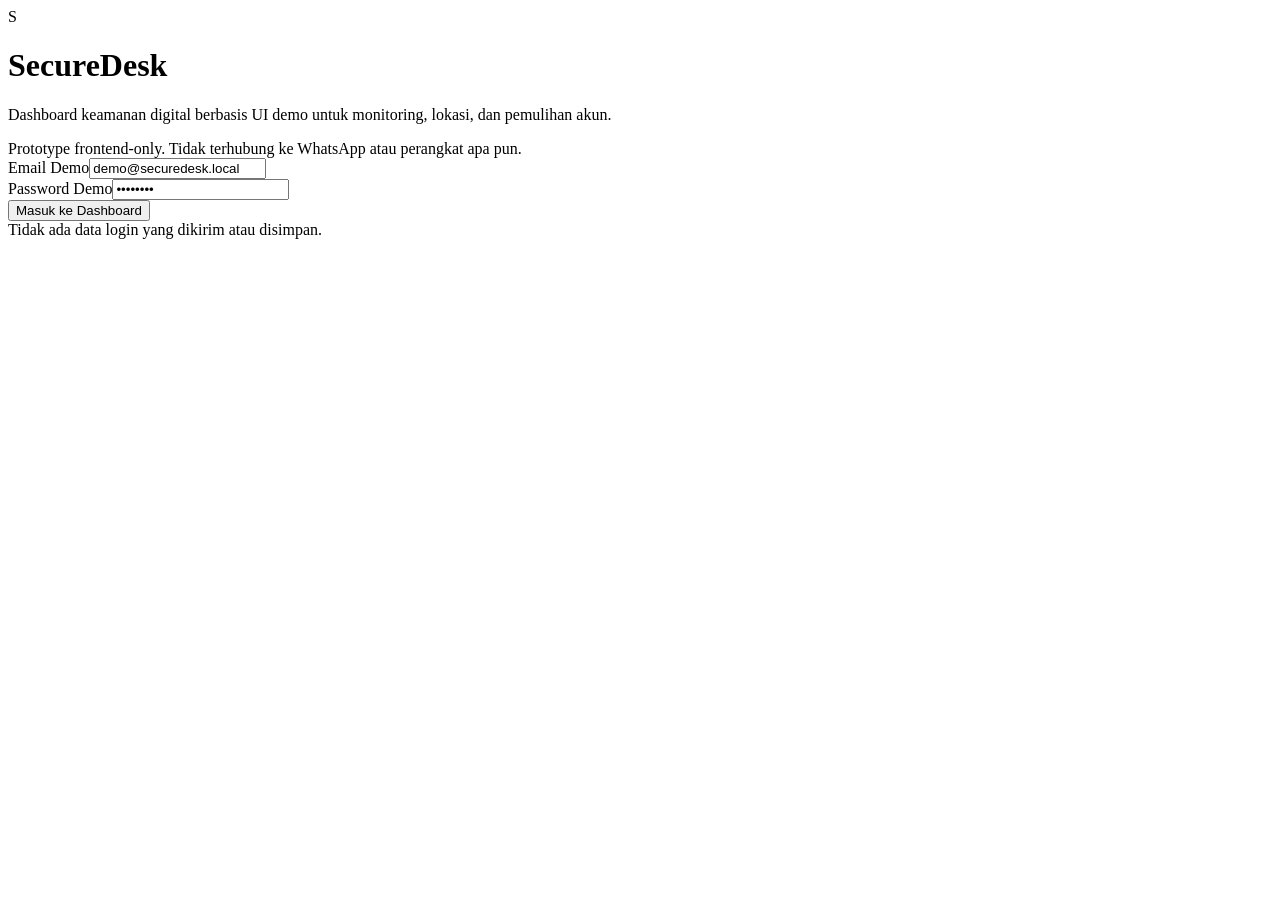
==== index.html @ 561b16c9 "Add files via upload" ====
<!doctype html>
<html lang="id">
<head>
<meta charset="utf-8">
<meta name="viewport" content="width=device-width,initial-scale=1">
<title>SecureDesk — UI Demo</title>
<link rel="icon" href="assets/logo.svg">
<link rel="stylesheet" href="css/style.css">
</head>
<body class="login-page">
  <form class="login-box" onsubmit="demoLogin(event)">
    <div class="logo">S</div>
    <h1>SecureDesk</h1>
    <p>Dashboard keamanan digital berbasis UI demo untuk monitoring, lokasi, dan pemulihan akun.</p>
    <div class="demo-banner">Prototype frontend-only. Tidak terhubung ke WhatsApp atau perangkat apa pun.</div>
    <div class="field"><label>Email Demo</label><input required type="email" value="demo@securedesk.local"></div>
    <div class="field"><label>Password Demo</label><input required type="password" value="12345678"></div>
    <button id="loginBtn" class="btn" type="submit">Masuk ke Dashboard</button>
    <div class="footer-note">Tidak ada data login yang dikirim atau disimpan.</div>
  </form>
<script src="js/app.js"></script>
</body>
</html>
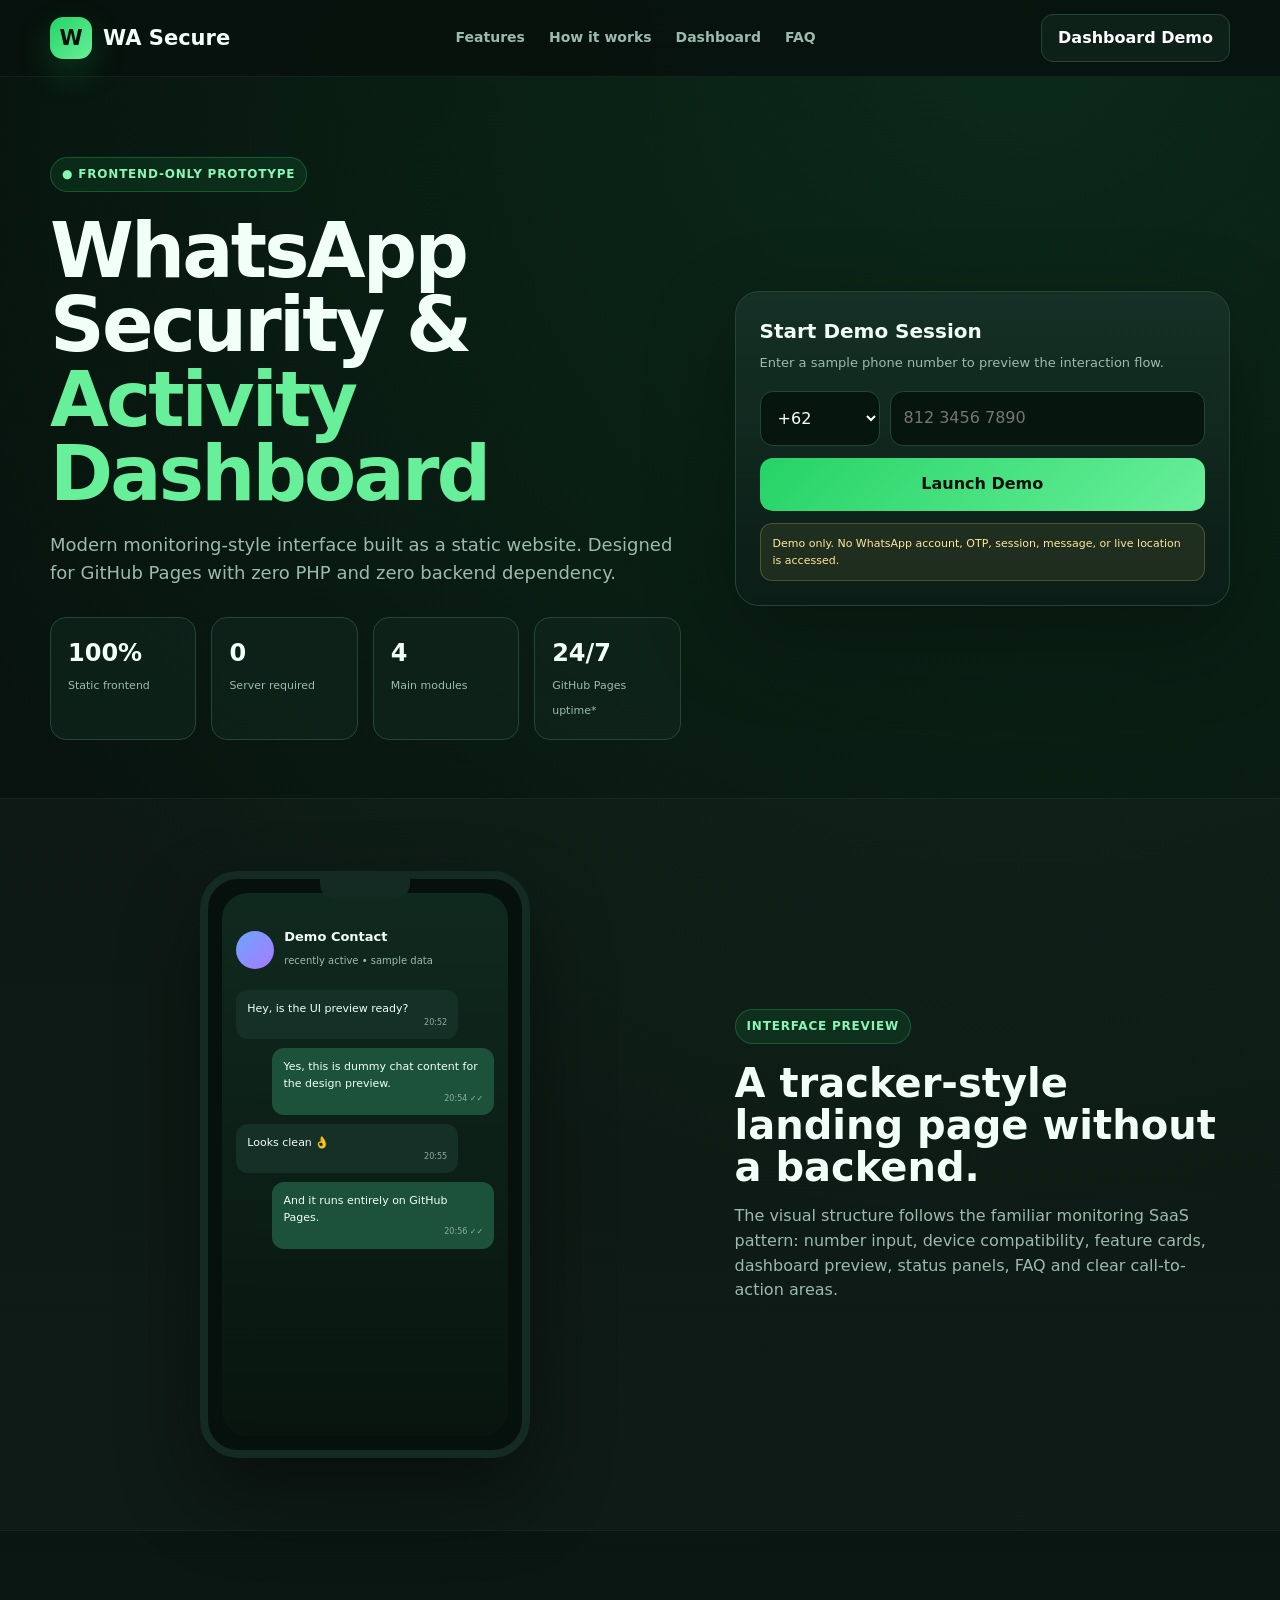
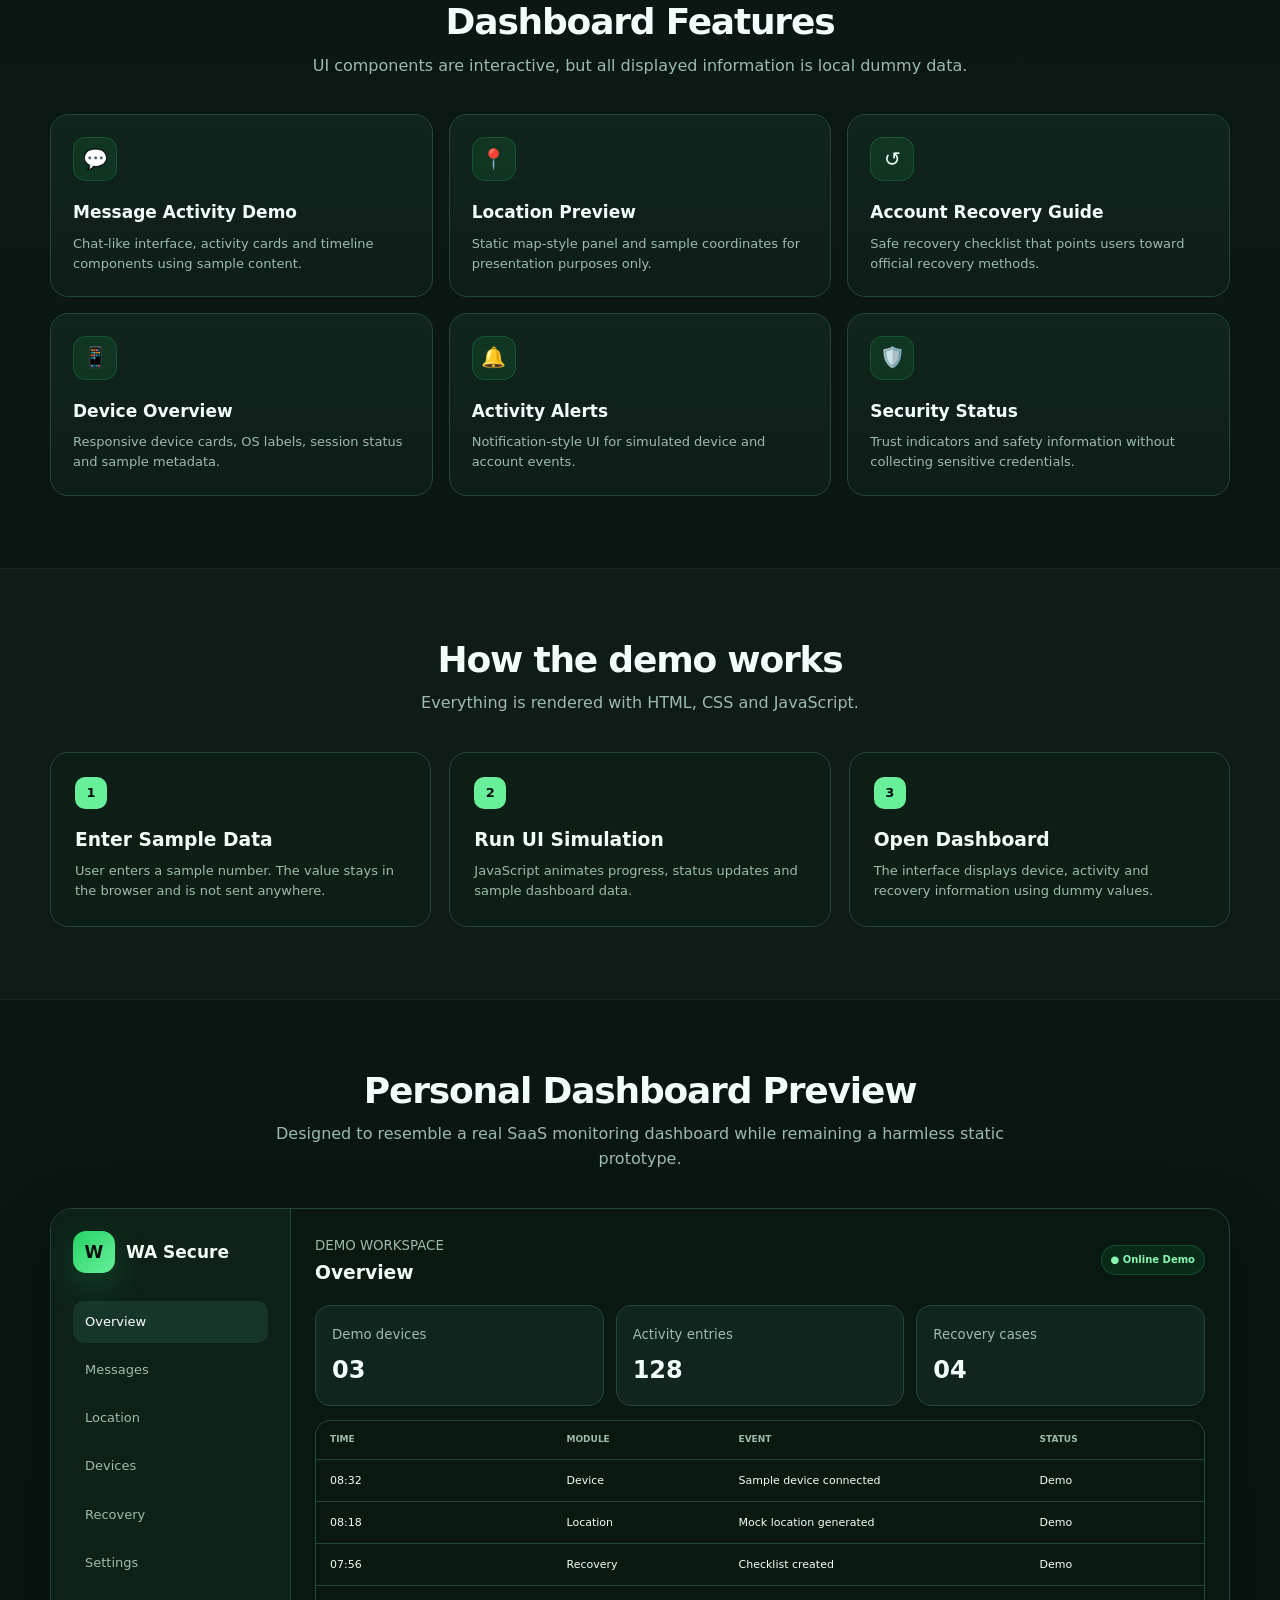
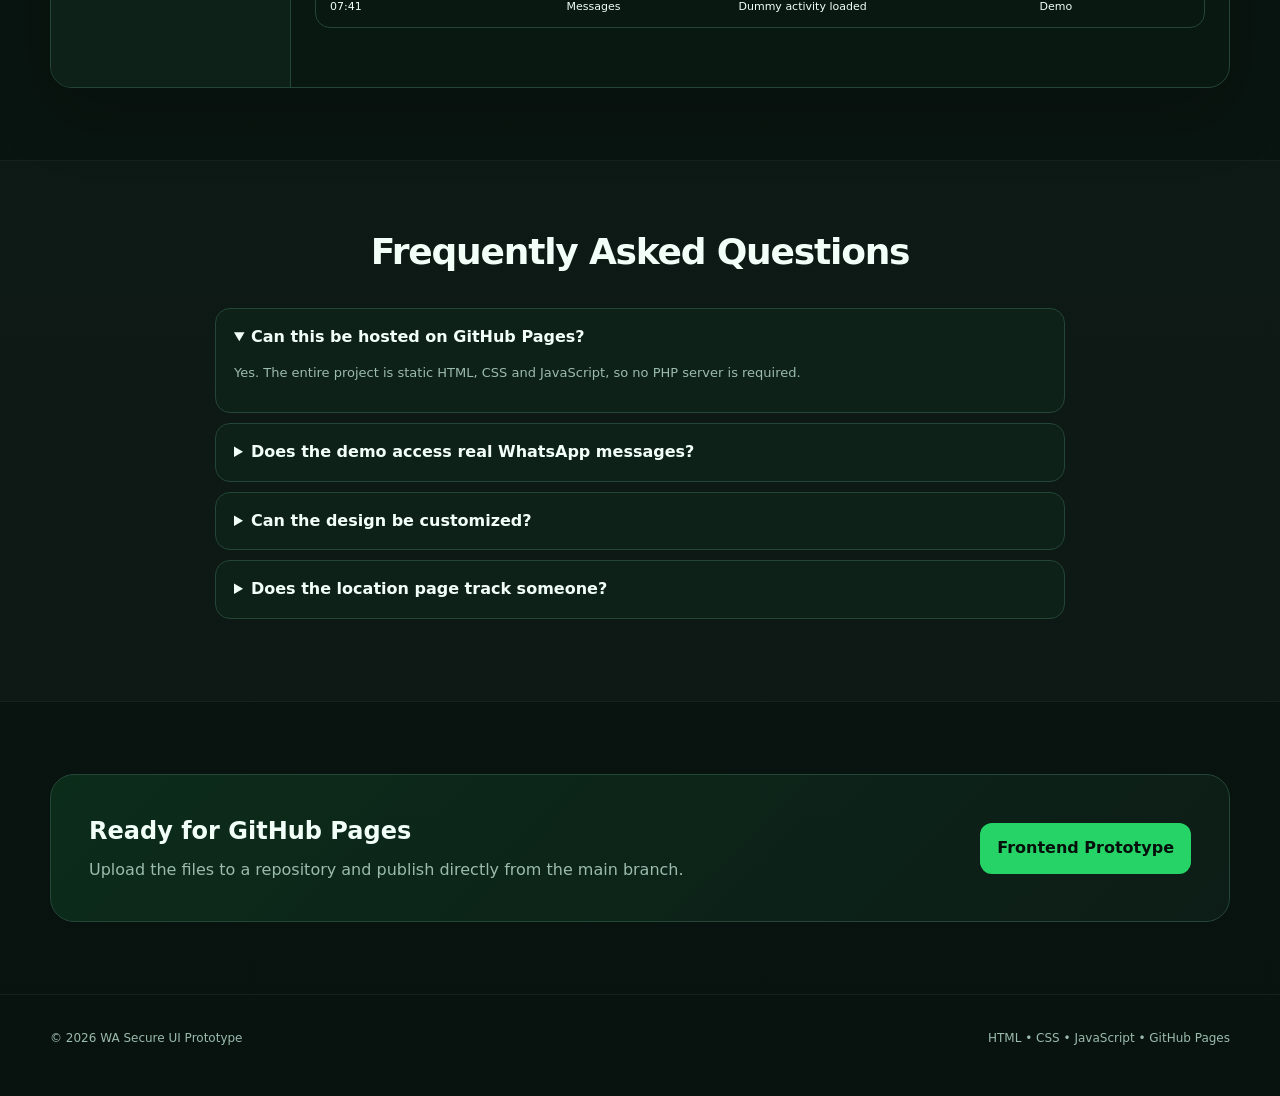
==== commit bb4efecd: "Update index.html" ====
--- a/index.html
+++ b/index.html
@@ -3,21 +3,168 @@
 <head>
 <meta charset="utf-8">
 <meta name="viewport" content="width=device-width,initial-scale=1">
-<title>SecureDesk — UI Demo</title>
-<link rel="icon" href="assets/logo.svg">
+<meta name="theme-color" content="#08130f">
+<title>WA Secure Tracker — UI Demo</title>
+<meta name="description" content="Frontend UI prototype for GitHub Pages">
 <link rel="stylesheet" href="css/style.css">
 </head>
-<body class="login-page">
-  <form class="login-box" onsubmit="demoLogin(event)">
-    <div class="logo">S</div>
-    <h1>SecureDesk</h1>
-    <p>Dashboard keamanan digital berbasis UI demo untuk monitoring, lokasi, dan pemulihan akun.</p>
-    <div class="demo-banner">Prototype frontend-only. Tidak terhubung ke WhatsApp atau perangkat apa pun.</div>
-    <div class="field"><label>Email Demo</label><input required type="email" value="demo@securedesk.local"></div>
-    <div class="field"><label>Password Demo</label><input required type="password" value="12345678"></div>
-    <button id="loginBtn" class="btn" type="submit">Masuk ke Dashboard</button>
-    <div class="footer-note">Tidak ada data login yang dikirim atau disimpan.</div>
-  </form>
+<body>
+<header>
+  <div class="container nav">
+    <a class="brand" href="#"><div class="logo">W</div>WA Secure</a>
+    <nav class="links">
+      <a href="#features">Features</a>
+      <a href="#how">How it works</a>
+      <a href="#dashboard">Dashboard</a>
+      <a href="#faq">FAQ</a>
+    </nav>
+    <a class="navbtn" href="#dashboard">Dashboard Demo</a>
+  </div>
+</header>
+
+<main>
+<section class="hero">
+  <div class="container hero-grid">
+    <div>
+      <span class="kicker">● Frontend-only prototype</span>
+      <h1>WhatsApp Security & <span>Activity Dashboard</span></h1>
+      <p>Modern monitoring-style interface built as a static website. Designed for GitHub Pages with zero PHP and zero backend dependency.</p>
+      <div class="stats">
+        <div class="stat"><b>100%</b><span>Static frontend</span></div>
+        <div class="stat"><b>0</b><span>Server required</span></div>
+        <div class="stat"><b>4</b><span>Main modules</span></div>
+        <div class="stat"><b>24/7</b><span>GitHub Pages uptime*</span></div>
+      </div>
+    </div>
+
+    <div class="hero-card">
+      <h3>Start Demo Session</h3>
+      <p>Enter a sample phone number to preview the interaction flow.</p>
+      <div class="field">
+        <select><option>+62</option><option>+60</option><option>+65</option><option>+1</option></select>
+        <input type="tel" placeholder="812 3456 7890">
+      </div>
+      <button id="launchBtn" class="primary">Launch Demo</button>
+      <div class="demo-note">Demo only. No WhatsApp account, OTP, session, message, or live location is accessed.</div>
+    </div>
+  </div>
+</section>
+
+<section class="section alt">
+  <div class="container hero-grid">
+    <div class="phone">
+      <div class="phone-screen">
+        <div class="chat-head"><div class="avatar"></div><div class="chat-name"><b>Demo Contact</b><span>recently active • sample data</span></div></div>
+        <div class="bubble them">Hey, is the UI preview ready?<div class="time">20:52</div></div>
+        <div class="bubble me">Yes, this is dummy chat content for the design preview.<div class="time">20:54 ✓✓</div></div>
+        <div class="bubble them">Looks clean 👌<div class="time">20:55</div></div>
+        <div class="bubble me">And it runs entirely on GitHub Pages.<div class="time">20:56 ✓✓</div></div>
+      </div>
+    </div>
+    <div>
+      <span class="kicker">Interface preview</span>
+      <h2 style="font-size:40px;line-height:1.05;margin:18px 0 14px">A tracker-style landing page without a backend.</h2>
+      <p style="color:var(--muted)">The visual structure follows the familiar monitoring SaaS pattern: number input, device compatibility, feature cards, dashboard preview, status panels, FAQ and clear call-to-action areas.</p>
+    </div>
+  </div>
+</section>
+
+<section id="features" class="section">
+  <div class="container">
+    <div class="section-title"><h2>Dashboard Features</h2><p>UI components are interactive, but all displayed information is local dummy data.</p></div>
+    <div class="features">
+      <div class="feature"><div class="icon">💬</div><h3>Message Activity Demo</h3><p>Chat-like interface, activity cards and timeline components using sample content.</p></div>
+      <div class="feature"><div class="icon">📍</div><h3>Location Preview</h3><p>Static map-style panel and sample coordinates for presentation purposes only.</p></div>
+      <div class="feature"><div class="icon">↺</div><h3>Account Recovery Guide</h3><p>Safe recovery checklist that points users toward official recovery methods.</p></div>
+      <div class="feature"><div class="icon">📱</div><h3>Device Overview</h3><p>Responsive device cards, OS labels, session status and sample metadata.</p></div>
+      <div class="feature"><div class="icon">🔔</div><h3>Activity Alerts</h3><p>Notification-style UI for simulated device and account events.</p></div>
+      <div class="feature"><div class="icon">🛡️</div><h3>Security Status</h3><p>Trust indicators and safety information without collecting sensitive credentials.</p></div>
+    </div>
+  </div>
+</section>
+
+<section id="how" class="section alt">
+  <div class="container">
+    <div class="section-title"><h2>How the demo works</h2><p>Everything is rendered with HTML, CSS and JavaScript.</p></div>
+    <div class="steps">
+      <div class="step"><div class="num">1</div><h3>Enter Sample Data</h3><p>User enters a sample number. The value stays in the browser and is not sent anywhere.</p></div>
+      <div class="step"><div class="num">2</div><h3>Run UI Simulation</h3><p>JavaScript animates progress, status updates and sample dashboard data.</p></div>
+      <div class="step"><div class="num">3</div><h3>Open Dashboard</h3><p>The interface displays device, activity and recovery information using dummy values.</p></div>
+    </div>
+  </div>
+</section>
+
+<section id="dashboard" class="section">
+  <div class="container">
+    <div class="section-title"><h2>Personal Dashboard Preview</h2><p>Designed to resemble a real SaaS monitoring dashboard while remaining a harmless static prototype.</p></div>
+    <div class="preview">
+      <aside class="side">
+        <div class="brand"><div class="logo">W</div>WA Secure</div>
+        <div class="slink active">Overview</div>
+        <div class="slink">Messages</div>
+        <div class="slink">Location</div>
+        <div class="slink">Devices</div>
+        <div class="slink">Recovery</div>
+        <div class="slink">Settings</div>
+      </aside>
+      <div class="dash">
+        <div class="dash-head"><div><small style="color:var(--muted)">DEMO WORKSPACE</small><h3>Overview</h3></div><span class="status">● Online Demo</span></div>
+        <div class="cards">
+          <div class="card"><small>Demo devices</small><strong>03</strong></div>
+          <div class="card"><small>Activity entries</small><strong>128</strong></div>
+          <div class="card"><small>Recovery cases</small><strong>04</strong></div>
+        </div>
+        <div class="log">
+          <div class="row head"><span>Time</span><span>Module</span><span>Event</span><span>Status</span></div>
+          <div class="row"><span>08:32</span><span>Device</span><span>Sample device connected</span><span>Demo</span></div>
+          <div class="row"><span>08:18</span><span>Location</span><span>Mock location generated</span><span>Demo</span></div>
+          <div class="row"><span>07:56</span><span>Recovery</span><span>Checklist created</span><span>Demo</span></div>
+          <div class="row"><span>07:41</span><span>Messages</span><span>Dummy activity loaded</span><span>Demo</span></div>
+        </div>
+      </div>
+    </div>
+  </div>
+</section>
+
+<section id="faq" class="section alt">
+  <div class="container">
+    <div class="section-title"><h2>Frequently Asked Questions</h2></div>
+    <div class="faq">
+      <details open><summary>Can this be hosted on GitHub Pages?</summary><p>Yes. The entire project is static HTML, CSS and JavaScript, so no PHP server is required.</p></details>
+      <details><summary>Does the demo access real WhatsApp messages?</summary><p>No. It does not connect to WhatsApp, intercept SMS, request OTPs, or obtain session data.</p></details>
+      <details><summary>Can the design be customized?</summary><p>Yes. Logo, colors, text, feature cards, sections and dashboard visuals can all be changed directly in the files.</p></details>
+      <details><summary>Does the location page track someone?</summary><p>No. Any location shown in this frontend prototype is sample data only.</p></details>
+    </div>
+  </div>
+</section>
+
+<section class="section">
+  <div class="container">
+    <div class="cta">
+      <div><h2>Ready for GitHub Pages</h2><p>Upload the files to a repository and publish directly from the main branch.</p></div>
+      <a href="#top">Frontend Prototype</a>
+    </div>
+  </div>
+</section>
+</main>
+
+<footer>
+  <div class="container footer-grid">
+    <div>© 2026 WA Secure UI Prototype</div>
+    <div>HTML • CSS • JavaScript • GitHub Pages</div>
+  </div>
+</footer>
+
+<div id="demoModal" class="modal">
+  <div class="modalbox">
+    <span class="kicker">Demo session</span>
+    <h2 id="demoStatus">Preparing...</h2>
+    <div id="demoBar" class="bar"><span></span></div>
+    <div id="demoConsole" class="console"></div>
+    <button class="close" onclick="closeDemo()">Close</button>
+  </div>
+</div>
+
 <script src="js/app.js"></script>
 </body>
-</html>+</html>
--- a/css/style.css
+++ b/css/style.css
@@ -0,0 +1,57 @@
+:root{
+  --bg:#08130f;
+  --bg2:#0d1d17;
+  --panel:#10251d;
+  --panel2:#153127;
+  --line:#244638;
+  --text:#f1fff8;
+  --muted:#9bbbad;
+  --green:#25d366;
+  --green2:#68ef9a;
+  --dark:#05100c;
+  --yellow:#ffd666;
+  --radius:20px;
+}
+*{box-sizing:border-box}
+html{scroll-behavior:smooth}
+body{margin:0;font-family:Inter,system-ui,-apple-system,"Segoe UI",sans-serif;color:var(--text);background:
+radial-gradient(circle at 80% 0%,rgba(37,211,102,.13),transparent 28%),
+linear-gradient(180deg,#07110d,#0a1712 40%,#08130f);line-height:1.55}
+a{text-decoration:none;color:inherit}
+button,input,select{font:inherit}
+.container{width:min(1180px,calc(100% - 36px));margin:auto}
+header{position:sticky;top:0;z-index:20;background:rgba(7,17,13,.86);backdrop-filter:blur(16px);border-bottom:1px solid rgba(255,255,255,.06)}
+.nav{height:76px;display:flex;align-items:center;justify-content:space-between;gap:18px}
+.brand{display:flex;align-items:center;gap:11px;font-size:21px;font-weight:900}
+.logo{width:42px;height:42px;border-radius:13px;background:linear-gradient(135deg,var(--green),var(--green2));color:#06110d;display:grid;place-items:center;font-weight:900;box-shadow:0 12px 34px rgba(37,211,102,.22)}
+.links{display:flex;gap:24px;color:var(--muted);font-size:14px;font-weight:650}
+.links a:hover{color:#fff}
+.navbtn{padding:11px 16px;border-radius:12px;border:1px solid var(--line);background:#0d2119;color:#fff;font-weight:800}
+.hero{padding:80px 0 58px}
+.hero-grid{display:grid;grid-template-columns:1.12fr .88fr;gap:54px;align-items:center}
+.kicker{display:inline-flex;gap:8px;align-items:center;padding:7px 11px;border-radius:999px;background:rgba(37,211,102,.1);border:1px solid rgba(37,211,102,.28);color:#8af5b4;font-size:12px;font-weight:800;text-transform:uppercase;letter-spacing:.8px}
+.hero h1{font-size:clamp(44px,6vw,76px);line-height:.98;letter-spacing:-2.8px;margin:22px 0 20px}
+.hero h1 span{color:var(--green2)}
+.hero p{font-size:18px;color:var(--muted);max-width:680px}
+.hero-card{background:linear-gradient(180deg,rgba(21,49,39,.94),rgba(11,29,22,.96));border:1px solid var(--line);padding:24px;border-radius:24px;box-shadow:0 30px 90px rgba(0,0,0,.28)}
+.hero-card h3{margin:0 0 6px;font-size:20px}.hero-card p{font-size:13px;margin:0 0 18px}
+.field{display:flex;gap:10px;margin-top:12px}.field select,.field input{background:#07150f;border:1px solid var(--line);color:#fff;border-radius:13px;padding:14px 13px;outline:none}.field select{width:120px}.field input{flex:1;min-width:0}.field input:focus,.field select:focus{border-color:var(--green)}
+.primary{width:100%;border:0;border-radius:13px;padding:14px 16px;margin-top:12px;background:linear-gradient(135deg,var(--green),var(--green2));color:#05100c;font-weight:900;cursor:pointer}
+.demo-note{margin-top:12px;padding:11px 12px;border-radius:12px;background:rgba(255,214,102,.08);border:1px solid rgba(255,214,102,.22);color:#ffe69a;font-size:11px}
+.phone{position:relative;aspect-ratio:9/16;max-width:330px;margin:0 auto;background:#06110d;border:8px solid #132b22;border-radius:38px;padding:14px;box-shadow:0 38px 80px rgba(0,0,0,.42)}
+.phone::before{content:"";width:90px;height:20px;border-radius:0 0 15px 15px;background:#132b22;position:absolute;top:0;left:50%;transform:translateX(-50%)}
+.phone-screen{height:100%;border-radius:26px;background:linear-gradient(180deg,#10291f,#08150f);padding:34px 14px 14px;overflow:hidden}
+.chat-head{display:flex;align-items:center;gap:10px;margin-bottom:18px}.avatar{width:38px;height:38px;border-radius:50%;background:linear-gradient(135deg,#6ba7ff,#a879ff)}.chat-name b{display:block;font-size:13px}.chat-name span{font-size:10px;color:var(--muted)}
+.bubble{max-width:86%;padding:10px 11px;border-radius:12px;margin:9px 0;font-size:11px}.bubble.me{margin-left:auto;background:#1c513a}.bubble.them{background:#153127}.time{font-size:8px;color:#8dad9f;text-align:right}
+.stats{display:grid;grid-template-columns:repeat(4,1fr);gap:15px;margin-top:30px}.stat{padding:17px;border:1px solid var(--line);border-radius:16px;background:rgba(16,37,29,.72)}.stat b{font-size:24px;display:block}.stat span{font-size:11px;color:var(--muted)}
+.section{padding:72px 0}.section.alt{background:rgba(255,255,255,.018);border-top:1px solid rgba(255,255,255,.04);border-bottom:1px solid rgba(255,255,255,.04)}
+.section-title{text-align:center;max-width:760px;margin:0 auto 36px}.section-title h2{font-size:36px;line-height:1.08;margin:0 0 12px;letter-spacing:-1.2px}.section-title p{color:var(--muted);margin:0}
+.features{display:grid;grid-template-columns:repeat(3,1fr);gap:16px}.feature{background:linear-gradient(180deg,#10251d,#0d1d17);border:1px solid var(--line);border-radius:18px;padding:22px}.icon{width:44px;height:44px;border-radius:13px;display:grid;place-items:center;background:rgba(37,211,102,.10);border:1px solid rgba(37,211,102,.2);font-size:20px}.feature h3{margin:18px 0 8px;font-size:17px}.feature p{margin:0;color:var(--muted);font-size:13px}
+.steps{display:grid;grid-template-columns:repeat(3,1fr);gap:18px}.step{position:relative;padding:24px;border:1px solid var(--line);border-radius:18px;background:#0d1e17}.num{font-size:13px;font-weight:900;color:#06110d;width:32px;height:32px;border-radius:10px;background:var(--green2);display:grid;place-items:center}.step h3{margin:16px 0 7px}.step p{color:var(--muted);font-size:13px;margin:0}
+.preview{display:grid;grid-template-columns:240px 1fr;min-height:480px;border:1px solid var(--line);border-radius:22px;overflow:hidden;background:#0a1812;box-shadow:0 25px 70px rgba(0,0,0,.2)}.side{padding:22px;background:#0d2119;border-right:1px solid var(--line)}.side .brand{font-size:17px;margin-bottom:28px}.slink{padding:11px 12px;border-radius:11px;color:var(--muted);font-size:13px;margin:6px 0}.slink.active{background:#16362a;color:#fff}.dash{padding:24px}.dash-head{display:flex;justify-content:space-between;align-items:center}.dash h3{margin:0}.status{padding:6px 9px;border-radius:999px;background:rgba(37,211,102,.1);color:#86f6b0;border:1px solid rgba(37,211,102,.22);font-size:10px;font-weight:800}.cards{display:grid;grid-template-columns:repeat(3,1fr);gap:12px;margin-top:18px}.card{padding:16px;border:1px solid var(--line);border-radius:15px;background:#10251d}.card small{color:var(--muted)}.card strong{display:block;font-size:24px;margin-top:5px}.log{margin-top:14px;border:1px solid var(--line);border-radius:15px;overflow:hidden}.row{display:grid;grid-template-columns:1.1fr .8fr 1.4fr .7fr;padding:12px 14px;border-bottom:1px solid var(--line);font-size:11px}.row:last-child{border-bottom:0}.row.head{color:var(--muted);font-weight:800;text-transform:uppercase;font-size:9px}
+.faq{max-width:850px;margin:auto}.faq details{border:1px solid var(--line);border-radius:15px;background:#0e2119;margin:10px 0;padding:16px 18px}.faq summary{cursor:pointer;font-weight:800}.faq p{color:var(--muted);font-size:13px}
+.cta{padding:38px;border:1px solid var(--line);border-radius:24px;background:linear-gradient(135deg,rgba(37,211,102,.13),rgba(13,29,23,.92));display:flex;justify-content:space-between;align-items:center;gap:25px}.cta h2{margin:0 0 8px}.cta p{margin:0;color:var(--muted)}.cta a{white-space:nowrap;background:var(--green);color:#05100c;padding:13px 17px;border-radius:12px;font-weight:900}
+footer{padding:34px 0 48px;color:var(--muted);font-size:12px;border-top:1px solid rgba(255,255,255,.05)}.footer-grid{display:flex;justify-content:space-between;gap:20px;flex-wrap:wrap}
+.modal{position:fixed;inset:0;background:rgba(0,0,0,.72);display:none;place-items:center;z-index:50;padding:20px}.modal.show{display:grid}.modalbox{width:min(520px,100%);background:#0e2119;border:1px solid var(--line);border-radius:22px;padding:24px}.bar{height:10px;background:#06120d;border-radius:999px;overflow:hidden;margin:18px 0}.bar span{display:block;height:100%;width:0;background:linear-gradient(90deg,var(--green),var(--green2));transition:width .35s}.console{font-family:ui-monospace,monospace;font-size:11px;color:#a8e9bf;background:#06120d;border:1px solid var(--line);border-radius:13px;padding:13px;min-height:110px}.close{margin-top:15px;width:100%;padding:12px;border:1px solid var(--line);background:#153127;color:#fff;border-radius:12px;font-weight:800;cursor:pointer}
+@media(max-width:900px){.links{display:none}.hero-grid{grid-template-columns:1fr}.phone{display:none}.features,.steps{grid-template-columns:1fr 1fr}.stats{grid-template-columns:1fr 1fr}.preview{grid-template-columns:1fr}.side{display:none}.cards{grid-template-columns:1fr 1fr}.row{grid-template-columns:1fr 1fr}.row span:nth-child(3),.row span:nth-child(4){display:none}}
+@media(max-width:620px){.hero{padding-top:52px}.hero h1{font-size:48px}.features,.steps,.cards{grid-template-columns:1fr}.field{flex-direction:column}.field select{width:100%}.cta{display:block}.cta a{display:inline-block;margin-top:18px}.section{padding:54px 0}}
